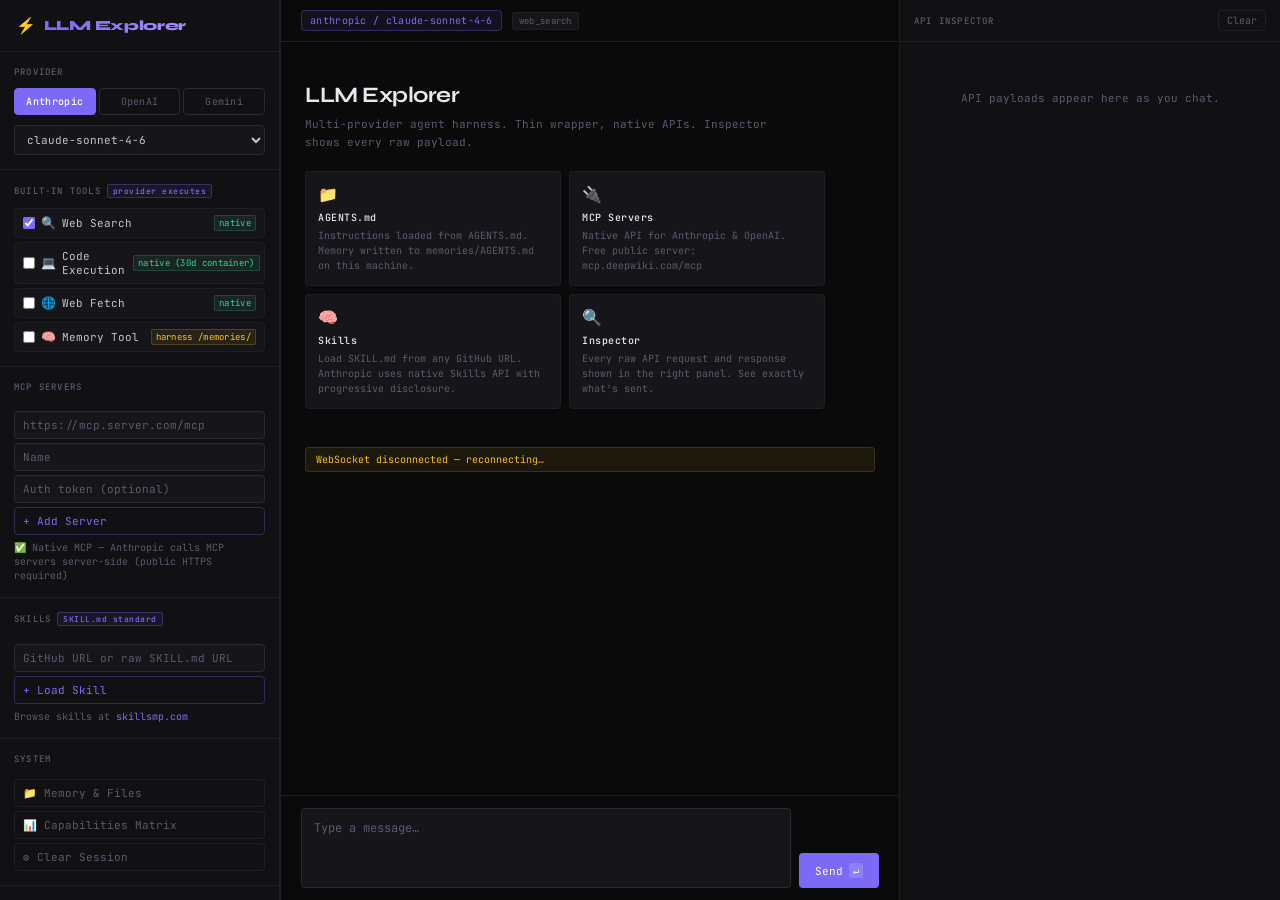
==== static/index.html @ fde0f204 "Initial commit: LLM Explorer — thin-harness multi-provider agent Supports Anthropic, OpenAI (Respons" ====
<!DOCTYPE html>
<html lang="en">
<head>
<meta charset="UTF-8"/>
<meta name="viewport" content="width=device-width,initial-scale=1"/>
<title>LLM Explorer</title>
<link rel="preconnect" href="https://fonts.googleapis.com">
<link href="https://fonts.googleapis.com/css2?family=Syne:wght@400;600;700;800&family=JetBrains+Mono:wght@300;400;500&display=swap" rel="stylesheet">
<link rel="stylesheet" href="/static/style.css"/>
</head>
<body>
<div class="app">

  <!-- ═══ SIDEBAR ═══ -->
  <aside class="sidebar">
    <div class="sidebar-top">
      <div class="logo">
        <span class="logo-bolt">⚡</span>
        <span class="logo-text">LLM Explorer</span>
      </div>

      <!-- Provider -->
      <section class="panel">
        <div class="panel-label">PROVIDER</div>
        <div class="provider-tabs" id="provider-tabs">
          <button class="ptab active" data-provider="anthropic">Anthropic</button>
          <button class="ptab" data-provider="openai">OpenAI</button>
          <button class="ptab" data-provider="gemini">Gemini</button>
        </div>
        <select id="model-select" class="model-select"></select>
      </section>

      <!-- Tools -->
      <section class="panel">
        <div class="panel-label">BUILT-IN TOOLS <span class="label-note">provider executes</span></div>
        <div id="tools-list" class="tools-list"></div>
      </section>

      <!-- MCP -->
      <section class="panel">
        <div class="panel-label">MCP SERVERS</div>
        <div id="mcp-list" class="item-list"></div>
        <div class="add-form">
          <input id="mcp-url" class="mini-input" placeholder="https://mcp.server.com/mcp"/>
          <input id="mcp-name" class="mini-input" placeholder="Name"/>
          <input id="mcp-token" class="mini-input" placeholder="Auth token (optional)"/>
          <button class="add-btn" onclick="addMcp()">+ Add Server</button>
        </div>
        <div id="mcp-note" class="provider-note"></div>
      </section>

      <!-- Skills -->
      <section class="panel">
        <div class="panel-label">SKILLS <span class="label-note">SKILL.md standard</span></div>
        <div id="skills-list" class="item-list"></div>
        <div class="add-form">
          <input id="skill-url" class="mini-input" placeholder="GitHub URL or raw SKILL.md URL"/>
          <button class="add-btn" onclick="loadSkill()">+ Load Skill</button>
        </div>
        <div class="provider-note">
          Browse skills at <a href="https://skillsmp.com" target="_blank">skillsmp.com</a>
        </div>
      </section>

      <!-- System -->
      <section class="panel panel-system">
        <div class="panel-label">SYSTEM</div>
        <button class="sys-link" onclick="openMemoryDrawer()">📁 Memory &amp; Files</button>
        <button class="sys-link" onclick="toggleCapabilities()">📊 Capabilities Matrix</button>
        <button class="sys-link danger" onclick="clearAll()">⊗ Clear Session</button>
      </section>
    </div>

    <!-- Capabilities Matrix (expandable) -->
    <div id="capabilities-panel" class="capabilities-panel hidden">
      <div class="cap-header">
        <span>Capabilities Matrix</span>
        <button class="close-btn" onclick="toggleCapabilities()">✕</button>
      </div>
      <div class="cap-table-wrap">
        <table class="cap-table">
          <thead>
            <tr>
              <th>Feature</th>
              <th>Anthropic</th>
              <th>OpenAI</th>
              <th>Gemini</th>
            </tr>
          </thead>
          <tbody>
            <tr><td>Web Search</td><td class="c-native">✅ Native API</td><td class="c-native">✅ Native API</td><td class="c-native">✅ Native API</td></tr>
            <tr><td>Code / Bash</td><td class="c-native">✅ Native (30d container)</td><td class="c-native">✅ Native (Shell)</td><td class="c-warn">⚠️ Harness workspace/</td></tr>
            <tr><td>Filesystem</td><td class="c-native">✅ Container /mnt/data</td><td class="c-native">✅ /mnt/data</td><td class="c-warn">⚠️ Local workspace/</td></tr>
            <tr><td>MCP Connector</td><td class="c-native">✅ Native API</td><td class="c-native">✅ Native API</td><td class="c-none">❌ Not supported</td></tr>
            <tr><td>Memory Tool</td><td class="c-warn">⚠️ /memories/ on disk</td><td class="c-none">❌ None</td><td class="c-none">❌ None</td></tr>
            <tr><td>Cross-session</td><td class="c-native">✅ container_id 30d + Files API ∞</td><td class="c-native">✅ Conversations API ∞</td><td class="c-warn">⚠️ Local disk only</td></tr>
            <tr><td>Agent Skills</td><td class="c-native">✅ Native Skills API</td><td class="c-warn">⚠️ Prompt inject</td><td class="c-warn">⚠️ Prompt inject</td></tr>
            <tr><td>Context Window</td><td>200K tokens</td><td>128K tokens</td><td class="c-native">1M+ tokens</td></tr>
            <tr><td>AGENTS.md</td><td class="c-native">✅ System prompt</td><td class="c-native">✅ System prompt</td><td class="c-native">✅ System prompt</td></tr>
          </tbody>
        </table>
        <div class="cap-legend">
          <span class="c-native">✅ = API handles natively</span>
          <span class="c-warn">⚠️ = Harness executes (client-side)</span>
          <span class="c-none">❌ = Not available</span>
        </div>
      </div>
    </div>
  </aside>

  <!-- ═══ CHAT ═══ -->
  <main class="chat-pane">
    <div class="chat-header">
      <div id="chat-provider-badge" class="chat-provider-badge">anthropic / claude-sonnet-4-6</div>
      <div class="chat-tools-active" id="chat-tools-active"></div>
    </div>

    <div class="messages" id="messages">
      <div class="welcome-block">
        <div class="welcome-title">LLM Explorer</div>
        <div class="welcome-sub">Multi-provider agent harness. Thin wrapper, native APIs. Inspector shows every raw payload.</div>
        <div class="welcome-grid">
          <div class="welcome-card">
            <div class="wc-icon">📁</div>
            <div class="wc-title">AGENTS.md</div>
            <div class="wc-text">Instructions loaded from AGENTS.md. Memory written to memories/AGENTS.md on this machine.</div>
          </div>
          <div class="welcome-card">
            <div class="wc-icon">🔌</div>
            <div class="wc-title">MCP Servers</div>
            <div class="wc-text">Native API for Anthropic &amp; OpenAI. Free public server: mcp.deepwiki.com/mcp</div>
          </div>
          <div class="welcome-card">
            <div class="wc-icon">🧠</div>
            <div class="wc-title">Skills</div>
            <div class="wc-text">Load SKILL.md from any GitHub URL. Anthropic uses native Skills API with progressive disclosure.</div>
          </div>
          <div class="welcome-card">
            <div class="wc-icon">🔍</div>
            <div class="wc-title">Inspector</div>
            <div class="wc-text">Every raw API request and response shown in the right panel. See exactly what's sent.</div>
          </div>
        </div>
      </div>
    </div>

    <div class="input-area">
      <div class="input-row">
        <textarea id="chat-input" placeholder="Type a message…" rows="3" onkeydown="handleKey(event)"></textarea>
        <button class="send-btn" id="send-btn" onclick="sendMessage()">
          <span>Send</span>
          <kbd>↵</kbd>
        </button>
      </div>
    </div>
  </main>

  <!-- ═══ INSPECTOR ═══ -->
  <div class="inspector">
    <div class="inspector-header">
      <span>API Inspector</span>
      <button class="clear-btn" onclick="clearInspector()">Clear</button>
    </div>
    <div class="inspector-body" id="inspector-turns">
      <div class="inspector-empty">API payloads appear here as you chat.</div>
    </div>
  </div>

</div>

<!-- ═══ MEMORY DRAWER ═══ -->
<div id="memory-overlay" class="overlay hidden" onclick="closeMemoryDrawer()"></div>
<div id="memory-drawer" class="memory-drawer hidden">
  <div class="drawer-header">
    <span>Memory &amp; File System</span>
    <button class="close-btn" onclick="closeMemoryDrawer()">✕</button>
  </div>
  <div class="drawer-body" id="drawer-body">
    <div class="loading-text">Loading…</div>
  </div>
</div>

<script src="/static/app.js"></script>
</body>
</html>
---- static/style.css ----
/* ═══════════════════════════════════════════════
   LLM Explorer — Style
   Aesthetic: Terminal-instrument. Industrial clarity.
   Fonts: Syne (headers) + JetBrains Mono (everything else)
════════════════════════════════════════════════ */

*,*::before,*::after{box-sizing:border-box;margin:0;padding:0}

:root{
  --bg:        #0a0a0b;
  --surface:   #111113;
  --panel:     #16161a;
  --border:    #1e1e26;
  --border2:   #2a2a36;
  --text:      #c4c4cc;
  --text-dim:  #5a5a6e;
  --text-bright:#e8e8f0;
  --accent:    #7c6af7;
  --accent-bg: rgba(124,106,247,.08);
  --accent-border: rgba(124,106,247,.3);
  --green:     #34d399;
  --green-bg:  rgba(52,211,153,.08);
  --yellow:    #fbbf24;
  --yellow-bg: rgba(251,191,36,.08);
  --red:       #f87171;
  --red-bg:    rgba(248,113,113,.08);
  --mono:      'JetBrains Mono', 'Fira Code', monospace;
  --sans:      'Syne', sans-serif;
  --r:         4px;
}

html,body{height:100%;background:var(--bg);color:var(--text);font-family:var(--mono);font-size:12px;overflow:hidden}

/* ─── Layout ─────────────────────────────────────── */
.app{
  display:grid;
  grid-template-columns:280px 1fr 380px;
  height:100vh;
  overflow:hidden;
}

/* ─── Sidebar ─────────────────────────────────────── */
.sidebar{
  background:var(--surface);
  border-right:1px solid var(--border);
  display:flex;
  flex-direction:column;
  overflow:hidden;
  position:relative;
}

.sidebar-top{
  flex:1;
  overflow-y:auto;
  overflow-x:hidden;
  scrollbar-width:thin;
  scrollbar-color:var(--border) transparent;
}

.logo{
  padding:16px;
  border-bottom:1px solid var(--border);
  display:flex;
  align-items:center;
  gap:8px;
  font-family:var(--sans);
  font-weight:800;
  font-size:14px;
  letter-spacing:-.3px;
  color:var(--text-bright);
}
.logo-bolt{font-size:16px}
.logo-text{background:linear-gradient(90deg,var(--accent),#a78bfa);-webkit-background-clip:text;-webkit-text-fill-color:transparent;background-clip:text}

/* panels */
.panel{padding:14px;border-bottom:1px solid var(--border)}
.panel-label{
  font-size:9px;font-weight:500;letter-spacing:1.2px;text-transform:uppercase;
  color:var(--text-dim);margin-bottom:10px;display:flex;align-items:center;gap:6px;
}
.label-note{
  font-size:8px;letter-spacing:.5px;text-transform:none;
  background:var(--accent-bg);color:var(--accent);padding:1px 5px;border-radius:2px;border:1px solid var(--accent-border);
}

/* provider tabs */
.provider-tabs{display:flex;gap:3px;margin-bottom:10px}
.ptab{
  flex:1;padding:6px 4px;border:1px solid var(--border2);background:transparent;
  color:var(--text-dim);border-radius:var(--r);cursor:pointer;font-family:var(--mono);
  font-size:10px;letter-spacing:.3px;transition:all .12s;
}
.ptab:hover{border-color:var(--accent);color:var(--text)}
.ptab.active{
  background:var(--accent);border-color:var(--accent);color:#fff;font-weight:500;
}

.model-select{
  width:100%;padding:6px 8px;background:var(--panel);border:1px solid var(--border2);
  color:var(--text);border-radius:var(--r);font-family:var(--mono);font-size:11px;cursor:pointer;
}
.model-select:focus{outline:none;border-color:var(--accent)}

/* tools */
.tools-list{display:flex;flex-direction:column;gap:4px}
.tool-row{
  display:flex;align-items:center;gap:8px;padding:6px 8px;
  background:var(--panel);border:1px solid var(--border);border-radius:var(--r);
}
.tool-row label{flex:1;display:flex;align-items:center;gap:6px;cursor:pointer}
.tool-row input[type=checkbox]{accent-color:var(--accent);width:12px;height:12px}
.tool-icon{font-size:12px}
.tool-name{color:var(--text);font-size:11px}
.tool-note{
  font-size:9px;color:var(--text-dim);letter-spacing:.3px;
  background:var(--panel);padding:1px 4px;border-radius:2px;border:1px solid var(--border);
  white-space:nowrap;
}
.tool-note.native{background:var(--green-bg);color:var(--green);border-color:rgba(52,211,153,.2)}
.tool-note.harness{background:var(--yellow-bg);color:var(--yellow);border-color:rgba(251,191,36,.2)}

/* item lists (MCP, skills) */
.item-list{display:flex;flex-direction:column;gap:4px;margin-bottom:8px}
.item-row{
  display:flex;align-items:center;gap:6px;padding:5px 8px;
  background:var(--panel);border:1px solid var(--border);border-radius:var(--r);
}
.item-name{flex:1;font-size:11px;color:var(--text);overflow:hidden;text-overflow:ellipsis;white-space:nowrap}
.item-url{font-size:9px;color:var(--text-dim);overflow:hidden;text-overflow:ellipsis;white-space:nowrap}
.item-remove{background:none;border:none;color:var(--text-dim);cursor:pointer;font-size:13px;line-height:1;padding:0 2px}
.item-remove:hover{color:var(--red)}

/* add form */
.add-form{display:flex;flex-direction:column;gap:4px;margin-bottom:6px}
.mini-input{
  width:100%;padding:6px 8px;background:var(--panel);border:1px solid var(--border2);
  color:var(--text);border-radius:var(--r);font-family:var(--mono);font-size:11px;
}
.mini-input:focus{outline:none;border-color:var(--accent)}
.mini-input::placeholder{color:var(--text-dim)}
.add-btn{
  padding:6px 8px;background:transparent;border:1px solid var(--accent-border);
  color:var(--accent);border-radius:var(--r);cursor:pointer;font-family:var(--mono);font-size:11px;
  transition:all .12s;text-align:left;
}
.add-btn:hover{background:var(--accent-bg)}

.provider-note{font-size:10px;color:var(--text-dim);margin-top:4px;line-height:1.4}
.provider-note a{color:var(--accent);text-decoration:none}

/* system panel */
.panel-system{display:flex;flex-direction:column;gap:4px}
.sys-link{
  background:none;border:1px solid var(--border);color:var(--text-dim);
  padding:6px 8px;border-radius:var(--r);cursor:pointer;font-family:var(--mono);
  font-size:11px;text-align:left;transition:all .12s;
}
.sys-link:hover{border-color:var(--border2);color:var(--text)}
.sys-link.danger:hover{border-color:var(--red);color:var(--red)}

/* ─── Capabilities Panel ─────────────────────────── */
.capabilities-panel{
  position:absolute;bottom:0;left:0;right:0;
  background:var(--surface);border-top:1px solid var(--border);
  max-height:70vh;overflow:auto;z-index:20;
}
.capabilities-panel.hidden{display:none}
.cap-header{
  display:flex;justify-content:space-between;align-items:center;
  padding:10px 14px;border-bottom:1px solid var(--border);
  font-size:11px;font-weight:500;color:var(--text-bright);
  position:sticky;top:0;background:var(--surface);z-index:1;
}
.close-btn{
  background:none;border:none;color:var(--text-dim);cursor:pointer;
  font-size:14px;line-height:1;padding:0 2px;
}
.close-btn:hover{color:var(--text)}
.cap-table-wrap{padding:12px 14px;overflow-x:auto}
.cap-table{width:100%;border-collapse:collapse;font-size:10px}
.cap-table th{
  text-align:left;padding:6px 8px;border-bottom:1px solid var(--border2);
  color:var(--text-dim);font-weight:500;font-size:9px;letter-spacing:.8px;text-transform:uppercase;
}
.cap-table td{
  padding:6px 8px;border-bottom:1px solid var(--border);color:var(--text-dim);
  font-size:10px;line-height:1.4;
}
.cap-table td:first-child{color:var(--text);font-size:10px;white-space:nowrap}
.c-native{color:var(--green)!important}
.c-warn{color:var(--yellow)!important}
.c-none{color:var(--text-dim)!important;opacity:.5}
.cap-legend{
  margin-top:10px;display:flex;gap:12px;flex-wrap:wrap;font-size:9px;padding:6px 0;
  border-top:1px solid var(--border);
}
.cap-legend span{opacity:.7}

/* ─── Chat Pane ──────────────────────────────────── */
.chat-pane{
  display:flex;flex-direction:column;background:var(--bg);overflow:hidden;
  border-left:1px solid var(--border);border-right:1px solid var(--border);
}

.chat-header{
  display:flex;align-items:center;gap:10px;padding:10px 20px;
  border-bottom:1px solid var(--border);min-height:40px;flex-shrink:0;
}
.chat-provider-badge{
  font-size:10px;color:var(--accent);background:var(--accent-bg);
  border:1px solid var(--accent-border);border-radius:var(--r);
  padding:3px 8px;letter-spacing:.3px;
}
.chat-tools-active{
  display:flex;gap:4px;flex-wrap:wrap;font-size:9px;color:var(--text-dim);
}
.tool-badge{
  background:var(--panel);border:1px solid var(--border);padding:2px 6px;
  border-radius:2px;letter-spacing:.3px;
}

.messages{
  flex:1;overflow-y:auto;padding:20px 24px;
  display:flex;flex-direction:column;gap:18px;
  scrollbar-width:thin;scrollbar-color:var(--border) transparent;
}

/* welcome */
.welcome-block{padding:20px 0}
.welcome-title{
  font-family:var(--sans);font-size:22px;font-weight:700;
  color:var(--text-bright);letter-spacing:-.5px;margin-bottom:8px;
}
.welcome-sub{font-size:11px;color:var(--text-dim);line-height:1.6;margin-bottom:20px;max-width:500px}
.welcome-grid{display:grid;grid-template-columns:1fr 1fr;gap:8px;max-width:520px}
.welcome-card{
  background:var(--panel);border:1px solid var(--border);border-radius:var(--r);
  padding:12px;
}
.wc-icon{font-size:16px;margin-bottom:6px}
.wc-title{font-size:10px;font-weight:500;color:var(--text-bright);letter-spacing:.5px;margin-bottom:4px}
.wc-text{font-size:10px;color:var(--text-dim);line-height:1.5}

/* messages */
.msg{display:flex;flex-direction:column;gap:4px}
.msg-meta{font-size:9px;color:var(--text-dim);letter-spacing:.5px;text-transform:uppercase;padding:0 2px}
.msg.user .msg-meta{color:var(--accent)}
.msg.assistant .msg-meta{color:var(--green)}

.msg-bubble{
  padding:10px 14px;border-radius:var(--r);line-height:1.7;
  font-size:12px;white-space:pre-wrap;word-break:break-word;
  border:1px solid var(--border);
}
.msg.user .msg-bubble{background:var(--panel);border-color:var(--border2)}
.msg.assistant .msg-bubble{background:transparent;border-color:transparent}

/* tool events */
.tool-event{
  display:flex;gap:8px;padding:7px 10px;
  background:var(--panel);border:1px solid var(--border);border-radius:var(--r);
  font-size:10px;color:var(--text-dim);align-items:flex-start;
}
.tool-icon-lg{flex-shrink:0;font-size:12px;margin-top:1px}
.tool-body{flex:1;min-width:0}
.tool-label{color:var(--yellow);font-weight:500;letter-spacing:.3px}
.tool-label.result{color:var(--green)}
.tool-sub{color:var(--text-dim);font-size:9px;margin-top:2px;overflow:hidden;text-overflow:ellipsis;white-space:nowrap}

.info-msg{
  font-size:10px;color:var(--yellow);padding:5px 10px;
  background:var(--yellow-bg);border:1px solid rgba(251,191,36,.15);border-radius:var(--r);
}
.error-msg{
  font-size:11px;color:var(--red);padding:8px 12px;
  background:var(--red-bg);border:1px solid rgba(248,113,113,.2);border-radius:var(--r);
}

.cursor{
  display:inline-block;width:2px;height:.9em;background:var(--text);
  animation:blink .7s step-end infinite;vertical-align:text-bottom;margin-left:1px;
}
@keyframes blink{0%,100%{opacity:1}50%{opacity:0}}

/* input */
.input-area{
  border-top:1px solid var(--border);padding:12px 20px;flex-shrink:0;
}
.input-row{display:flex;gap:8px;align-items:flex-end}
#chat-input{
  flex:1;padding:10px 12px;background:var(--panel);border:1px solid var(--border2);
  color:var(--text-bright);border-radius:var(--r);font-family:var(--mono);
  font-size:12px;resize:none;line-height:1.6;
}
#chat-input:focus{outline:none;border-color:var(--accent)}
#chat-input::placeholder{color:var(--text-dim)}
.send-btn{
  display:flex;align-items:center;gap:6px;padding:10px 16px;
  background:var(--accent);border:none;color:#fff;border-radius:var(--r);
  cursor:pointer;font-family:var(--mono);font-size:11px;white-space:nowrap;
  transition:opacity .12s;
}
.send-btn:hover{opacity:.85}
.send-btn:disabled{opacity:.4;cursor:not-allowed}
.send-btn kbd{
  font-size:10px;background:rgba(255,255,255,.15);border-radius:2px;
  padding:1px 4px;font-family:var(--mono);
}

/* ─── Inspector ──────────────────────────────────── */
.inspector{
  display:flex;flex-direction:column;background:var(--surface);overflow:hidden;
}
.inspector-header{
  display:flex;justify-content:space-between;align-items:center;
  padding:10px 14px;border-bottom:1px solid var(--border);flex-shrink:0;
}
.inspector-header span{
  font-size:9px;font-weight:500;letter-spacing:1.2px;text-transform:uppercase;color:var(--text-dim);
}
.clear-btn{
  background:none;border:1px solid var(--border);color:var(--text-dim);
  padding:3px 8px;border-radius:var(--r);cursor:pointer;font-family:var(--mono);font-size:10px;
}
.clear-btn:hover{border-color:var(--red);color:var(--red)}
.inspector-body{
  flex:1;overflow-y:auto;padding:8px;
  display:flex;flex-direction:column;gap:6px;
  scrollbar-width:thin;scrollbar-color:var(--border) transparent;
}
.inspector-empty{font-size:11px;color:var(--text-dim);text-align:center;padding:40px 20px;line-height:1.6}

/* inspector entries */
.insp-block{border:1px solid var(--border);border-radius:var(--r);overflow:hidden}
.insp-header{
  display:flex;align-items:center;gap:8px;padding:7px 10px;
  background:var(--panel);cursor:pointer;user-select:none;
}
.insp-header:hover{background:var(--border)}
.insp-tag{
  font-size:8px;font-weight:500;letter-spacing:.8px;text-transform:uppercase;
  padding:2px 6px;border-radius:2px;
}
.insp-tag.request{background:rgba(96,165,250,.12);color:#60a5fa}
.insp-tag.response{background:var(--green-bg);color:var(--green)}
.insp-tag.tool{background:var(--yellow-bg);color:var(--yellow)}
.insp-tag.error{background:var(--red-bg);color:var(--red)}
.insp-meta{flex:1;font-size:10px;color:var(--text-dim);overflow:hidden;text-overflow:ellipsis;white-space:nowrap}
.insp-toggle{font-size:10px;color:var(--text-dim);transition:transform .12s}
.insp-block.open .insp-toggle{transform:rotate(180deg)}
.insp-body{display:none;background:var(--bg);border-top:1px solid var(--border);padding:8px}
.insp-block.open .insp-body{display:block}

.json-viewer{
  font-family:var(--mono);font-size:10px;line-height:1.6;
  white-space:pre-wrap;word-break:break-all;
  max-height:320px;overflow-y:auto;
  scrollbar-width:thin;scrollbar-color:var(--border) transparent;
}
.j-key{color:#7dd3fc}
.j-str{color:#86efac}
.j-num{color:#fca5a5}
.j-bool{color:#c084fc}
.j-null{color:#94a3b8}

/* ─── Memory Drawer ──────────────────────────────── */
.overlay{
  position:fixed;inset:0;background:rgba(0,0,0,.6);z-index:100;
  backdrop-filter:blur(2px);
}
.overlay.hidden{display:none}
.memory-drawer{
  position:fixed;bottom:0;left:0;right:0;z-index:101;
  background:var(--surface);border-top:1px solid var(--border2);
  max-height:65vh;display:flex;flex-direction:column;
  transform:translateY(100%);transition:transform .2s ease;
}
.memory-drawer.hidden{display:none}
.memory-drawer.open{transform:translateY(0)}
.drawer-header{
  display:flex;justify-content:space-between;align-items:center;
  padding:14px 20px;border-bottom:1px solid var(--border);flex-shrink:0;
  font-family:var(--sans);font-weight:600;font-size:14px;color:var(--text-bright);
}
.drawer-body{flex:1;overflow-y:auto;padding:20px;display:flex;flex-direction:column;gap:16px}

.mem-section{display:flex;flex-direction:column;gap:8px}
.mem-section-title{
  font-size:9px;letter-spacing:1px;text-transform:uppercase;
  color:var(--text-dim);border-bottom:1px solid var(--border);padding-bottom:6px;
}
.mem-path-row{
  display:flex;align-items:flex-start;gap:10px;padding:8px 12px;
  background:var(--panel);border:1px solid var(--border);border-radius:var(--r);
}
.mem-path-icon{font-size:14px;flex-shrink:0;margin-top:1px}
.mem-path-info{flex:1;min-width:0}
.mem-path-label{font-size:11px;color:var(--text-bright);margin-bottom:2px}
.mem-path-value{font-size:10px;color:var(--accent);word-break:break-all;opacity:.8}
.mem-path-desc{font-size:9px;color:var(--text-dim);margin-top:3px;line-height:1.4}
.local-badge{
  font-size:8px;background:var(--yellow-bg);color:var(--yellow);
  border:1px solid rgba(251,191,36,.2);padding:2px 5px;border-radius:2px;
  white-space:nowrap;flex-shrink:0;
}

.mem-file-row{
  display:flex;gap:10px;align-items:flex-start;padding:8px 12px;
  background:var(--panel);border:1px solid var(--border);border-radius:var(--r);
}
.mem-file-name{font-size:11px;color:var(--text);margin-bottom:2px}
.mem-file-size{font-size:9px;color:var(--text-dim)}
.mem-file-preview{
  font-size:9px;color:var(--text-dim);font-family:var(--mono);
  margin-top:4px;line-height:1.5;white-space:pre-wrap;
  border-left:2px solid var(--border2);padding-left:8px;
  max-height:60px;overflow:hidden;
}
.container-row{
  padding:8px 12px;background:var(--panel);border:1px solid var(--border);
  border-radius:var(--r);font-size:10px;color:var(--text-dim);line-height:1.6;
}
.container-id{color:var(--accent);font-family:var(--mono);word-break:break-all}

.loading-text{font-size:11px;color:var(--text-dim);padding:20px 0}
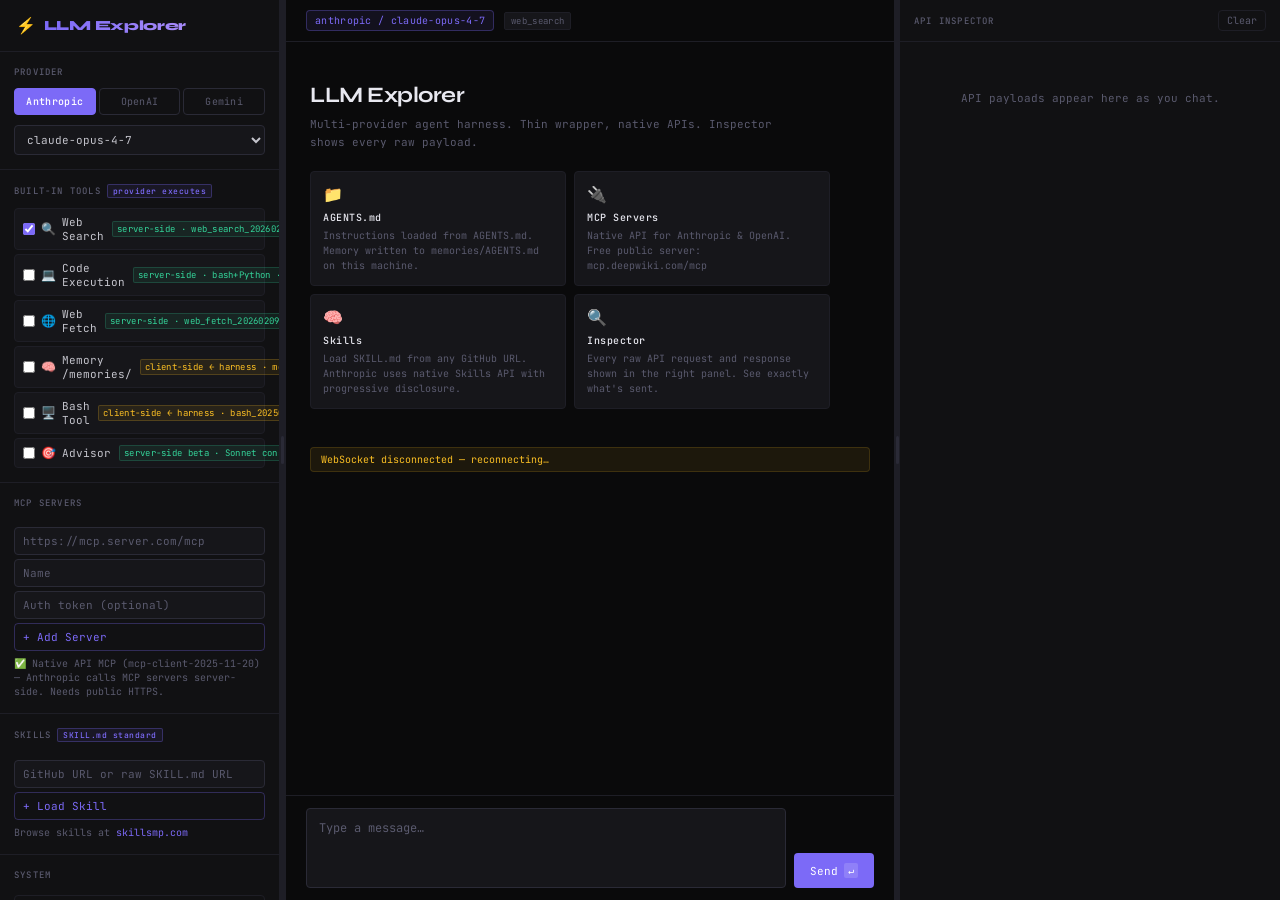
==== commit 42668064: "Update all providers to latest models and tools (May 2026) Anthropic: - Models: opus-4-7 (default), " ====
--- a/static/index.html
+++ b/static/index.html
@@ -88,15 +88,58 @@
             </tr>
           </thead>
           <tbody>
-            <tr><td>Web Search</td><td class="c-native">✅ Native API</td><td class="c-native">✅ Native API</td><td class="c-native">✅ Native API</td></tr>
-            <tr><td>Code / Bash</td><td class="c-native">✅ Native (30d container)</td><td class="c-native">✅ Native (Shell)</td><td class="c-warn">⚠️ Harness workspace/</td></tr>
-            <tr><td>Filesystem</td><td class="c-native">✅ Container /mnt/data</td><td class="c-native">✅ /mnt/data</td><td class="c-warn">⚠️ Local workspace/</td></tr>
-            <tr><td>MCP Connector</td><td class="c-native">✅ Native API</td><td class="c-native">✅ Native API</td><td class="c-none">❌ Not supported</td></tr>
-            <tr><td>Memory Tool</td><td class="c-warn">⚠️ /memories/ on disk</td><td class="c-none">❌ None</td><td class="c-none">❌ None</td></tr>
-            <tr><td>Cross-session</td><td class="c-native">✅ container_id 30d + Files API ∞</td><td class="c-native">✅ Conversations API ∞</td><td class="c-warn">⚠️ Local disk only</td></tr>
-            <tr><td>Agent Skills</td><td class="c-native">✅ Native Skills API</td><td class="c-warn">⚠️ Prompt inject</td><td class="c-warn">⚠️ Prompt inject</td></tr>
-            <tr><td>Context Window</td><td>200K tokens</td><td>128K tokens</td><td class="c-native">1M+ tokens</td></tr>
-            <tr><td>AGENTS.md</td><td class="c-native">✅ System prompt</td><td class="c-native">✅ System prompt</td><td class="c-native">✅ System prompt</td></tr>
+            <tr><td>Web Search</td>
+              <td class="c-native">✅ server-side<br/><small>web_search_20260209</small></td>
+              <td class="c-native">✅ server-side<br/><small>web_search_preview</small></td>
+              <td class="c-native">✅ server-side<br/><small>Google Search grounding</small></td></tr>
+            <tr><td>Code / Bash</td>
+              <td class="c-native">✅ server-side<br/><small>code_execution_20250825 · bash+Python · 30d container</small></td>
+              <td class="c-native">✅ server-side<br/><small>code_interpreter (Python) · shell (bash /mnt/data)</small></td>
+              <td class="c-warn">⚠️ server Python stateless<br/><small>code_execution · harness bash workspace/</small></td></tr>
+            <tr><td>Web / URL Fetch</td>
+              <td class="c-native">✅ server-side<br/><small>web_fetch_20260209</small></td>
+              <td class="c-none">❌ not available</td>
+              <td class="c-native">✅ server-side<br/><small>url_context</small></td></tr>
+            <tr><td>Image Generation</td>
+              <td class="c-none">❌ not available</td>
+              <td class="c-native">✅ server-side<br/><small>type:image_generation</small></td>
+              <td class="c-none">❌ not via gen API<br/><small>(Imagen 4 via separate API)</small></td></tr>
+            <tr><td>Maps / Location</td>
+              <td class="c-none">❌ not available</td>
+              <td class="c-none">❌ not available</td>
+              <td class="c-native">✅ server-side<br/><small>google_maps</small></td></tr>
+            <tr><td>MCP Connector</td>
+              <td class="c-native">✅ Native API<br/><small>mcp-client-2025-11-20 · server-side</small></td>
+              <td class="c-native">✅ Native API<br/><small>type:mcp · server-side</small></td>
+              <td class="c-none">❌ No native MCP<br/><small>must implement client loop</small></td></tr>
+            <tr><td>Computer Use</td>
+              <td class="c-warn">⚠️ Client-side<br/><small>computer_20251124 (beta) · harness required</small></td>
+              <td class="c-warn">⚠️ Client-side<br/><small>type:computer · gpt-5.5/5.4 · harness required</small></td>
+              <td class="c-warn">⚠️ Special model<br/><small>gemini-2.5-computer-use-preview</small></td></tr>
+            <tr><td>Memory Tool</td>
+              <td class="c-warn">⚠️ Client-side<br/><small>memory_20250818 → /memories/ on disk</small></td>
+              <td class="c-none">❌ No native tool<br/><small>use conversation history</small></td>
+              <td class="c-none">❌ No native tool</td></tr>
+            <tr><td>Advisor Tool</td>
+              <td class="c-native">✅ server-side beta<br/><small>advisor_20260301 · Sonnet calls Opus mid-task</small></td>
+              <td class="c-none">❌ not available</td>
+              <td class="c-none">❌ not available</td></tr>
+            <tr><td>Agent Skills</td>
+              <td class="c-native">✅ Native Skills API<br/><small>skills-2025-10-02 · progressive disclosure</small></td>
+              <td class="c-warn">⚠️ System prompt inject</td>
+              <td class="c-warn">⚠️ System prompt inject</td></tr>
+            <tr><td>Cross-session</td>
+              <td class="c-native">✅ container_id (30d) + Files API (∞)</td>
+              <td class="c-native">✅ Conversations API (∞) + previous_response_id (30d)</td>
+              <td class="c-warn">⚠️ Local disk only<br/><small>Files API = 48h only</small></td></tr>
+            <tr><td>Context Window</td>
+              <td><b>1M tokens</b><br/><small>Opus 4.7 + Sonnet 4.6</small><br/>200K (Haiku 4.5)</td>
+              <td><b>1M tokens</b><br/><small>gpt-5.5</small><br/>128K (others)</td>
+              <td class="c-native"><b>1M tokens</b><br/><small>all 2.5 + 3 models</small></td></tr>
+            <tr><td>AGENTS.md</td>
+              <td class="c-native">✅ loaded as system prompt</td>
+              <td class="c-native">✅ loaded as system prompt</td>
+              <td class="c-native">✅ loaded as system_instruction</td></tr>
           </tbody>
         </table>
         <div class="cap-legend">
@@ -107,6 +150,9 @@
       </div>
     </div>
   </aside>
+
+  <!-- drag handle between sidebar and chat -->
+  <div class="resize-handle" id="rh-left" title="Drag to resize · Double-click to collapse"></div>
 
   <!-- ═══ CHAT ═══ -->
   <main class="chat-pane">
@@ -154,6 +200,9 @@
       </div>
     </div>
   </main>
+
+  <!-- drag handle between chat and inspector -->
+  <div class="resize-handle" id="rh-right" title="Drag to resize · Double-click to collapse"></div>
 
   <!-- ═══ INSPECTOR ═══ -->
   <div class="inspector">
--- a/static/style.css
+++ b/static/style.css
@@ -33,14 +33,47 @@
 
 /* ─── Layout ─────────────────────────────────────── */
 .app{
-  display:grid;
-  grid-template-columns:280px 1fr 380px;
+  display:flex;
   height:100vh;
   overflow:hidden;
 }
 
+/* ─── Resize Handles ─────────────────────────────── */
+.resize-handle{
+  width:5px;
+  flex-shrink:0;
+  background:var(--border);
+  cursor:col-resize;
+  position:relative;
+  z-index:10;
+  transition:background .12s;
+  user-select:none;
+}
+.resize-handle:hover,
+.resize-handle.dragging{
+  background:var(--accent);
+}
+.resize-handle::after{
+  content:'';
+  position:absolute;
+  top:50%;
+  left:1px;
+  transform:translateY(-50%);
+  width:3px;
+  height:28px;
+  border-radius:2px;
+  background:var(--border2);
+  transition:background .12s;
+}
+.resize-handle:hover::after,
+.resize-handle.dragging::after{
+  background:rgba(124,106,247,.7);
+}
+
 /* ─── Sidebar ─────────────────────────────────────── */
 .sidebar{
+  width:280px;
+  flex-shrink:0;
   background:var(--surface);
   border-right:1px solid var(--border);
   display:flex;
@@ -198,6 +231,7 @@
 
 /* ─── Chat Pane ──────────────────────────────────── */
 .chat-pane{
+  flex:1;min-width:200px;
   display:flex;flex-direction:column;background:var(--bg);overflow:hidden;
   border-left:1px solid var(--border);border-right:1px solid var(--border);
 }
@@ -255,17 +289,41 @@
 .msg.user .msg-bubble{background:var(--panel);border-color:var(--border2)}
 .msg.assistant .msg-bubble{background:transparent;border-color:transparent}
 
-/* tool events */
-.tool-event{
-  display:flex;gap:8px;padding:7px 10px;
-  background:var(--panel);border:1px solid var(--border);border-radius:var(--r);
-  font-size:10px;color:var(--text-dim);align-items:flex-start;
-}
-.tool-icon-lg{flex-shrink:0;font-size:12px;margin-top:1px}
-.tool-body{flex:1;min-width:0}
-.tool-label{color:var(--yellow);font-weight:500;letter-spacing:.3px}
-.tool-label.result{color:var(--green)}
-.tool-sub{color:var(--text-dim);font-size:9px;margin-top:2px;overflow:hidden;text-overflow:ellipsis;white-space:nowrap}
+/* ── Tool Cards ──────────────────────────────────── */
+.tool-card{
+  border:1px solid var(--border);border-radius:var(--r);
+  overflow:hidden;font-family:var(--mono);font-size:11px;
+}
+.tc-row{
+  display:flex;align-items:center;gap:8px;
+  padding:7px 10px;cursor:pointer;
+  background:var(--panel);user-select:none;
+}
+.tc-row:hover{background:var(--border)}
+.tc-row-result{cursor:default}
+.tc-row-result:hover{background:var(--panel)}
+.tc-icon{font-size:13px;flex-shrink:0}
+.tc-name{color:var(--yellow);font-weight:500;flex-shrink:0}
+.tc-preview{
+  flex:1;color:var(--text-dim);overflow:hidden;
+  text-overflow:ellipsis;white-space:nowrap;font-size:10px;
+}
+.tc-chevron{color:var(--text-dim);font-size:9px;flex-shrink:0;margin-left:4px}
+.tc-detail{
+  display:none;border-top:1px solid var(--border);
+  background:var(--bg);
+}
+.tc-pre{
+  padding:8px 10px;font-family:var(--mono);font-size:10px;
+  color:var(--text-dim);white-space:pre-wrap;word-break:break-all;
+  max-height:200px;overflow-y:auto;
+}
+.tc-result{
+  padding:6px 10px 7px 32px;
+  font-size:10px;color:var(--green);border-top:1px solid var(--border);
+  background:rgba(52,211,153,.03);
+  white-space:nowrap;overflow:hidden;text-overflow:ellipsis;
+}
 
 .info-msg{
   font-size:10px;color:var(--yellow);padding:5px 10px;
@@ -309,6 +367,8 @@
 
 /* ─── Inspector ──────────────────────────────────── */
 .inspector{
+  width:380px;
+  flex-shrink:0;
   display:flex;flex-direction:column;background:var(--surface);overflow:hidden;
 }
 .inspector-header{
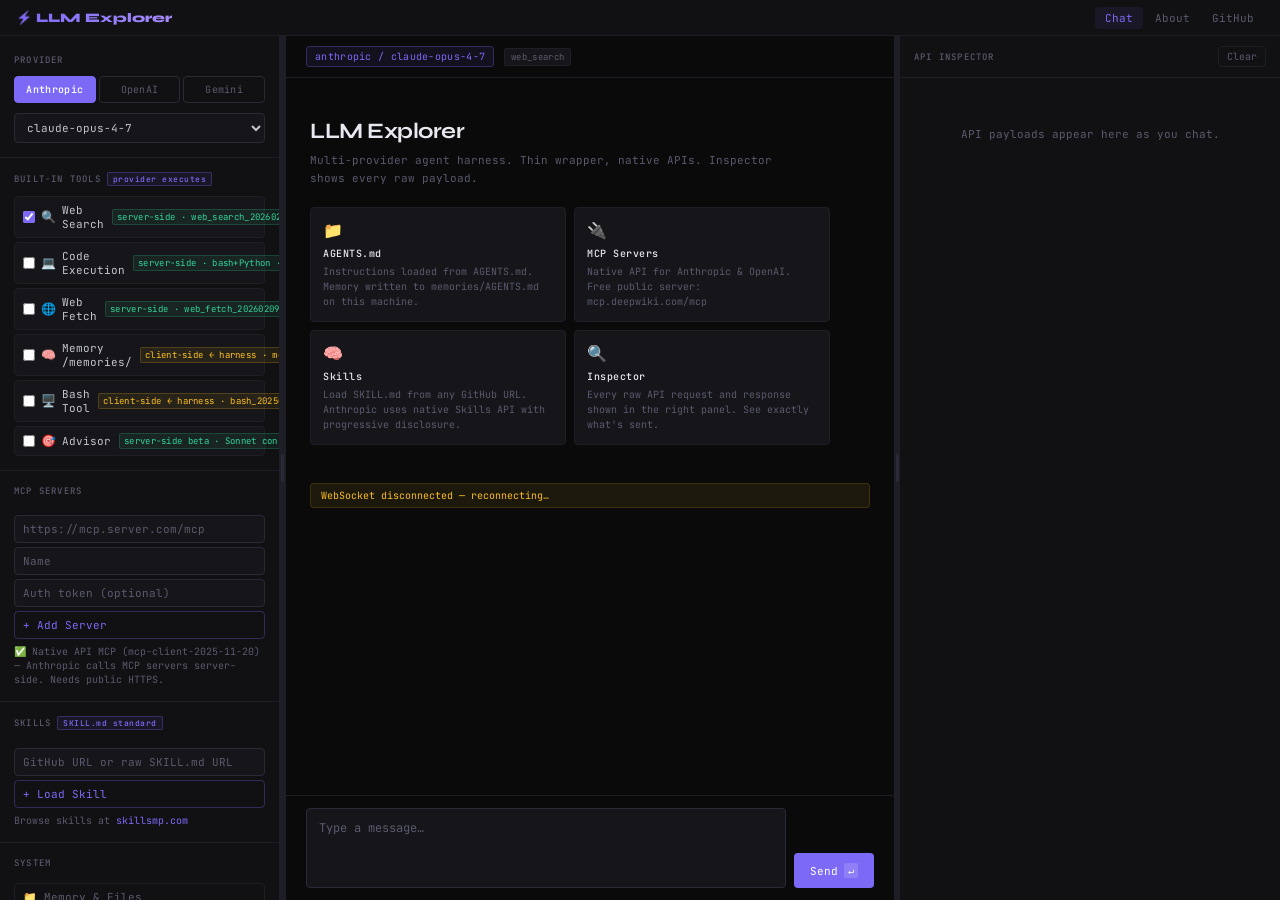
==== commit 0b900c43: "Add topbar nav + rewrite about page (concise)" ====
--- a/static/index.html
+++ b/static/index.html
@@ -9,15 +9,21 @@
 <link rel="stylesheet" href="/static/style.css"/>
 </head>
 <body>
+<nav class="topbar">
+  <span class="topbar-logo">⚡ LLM Explorer</span>
+  <div class="topbar-links">
+    <a href="/" class="topbar-link active">Chat</a>
+    <a href="/about" class="topbar-link">About</a>
+    <a href="https://github.com/EricXu4630/llm-explorer" target="_blank" class="topbar-link">GitHub</a>
+  </div>
+</nav>
+
 <div class="app">
 
   <!-- ═══ SIDEBAR ═══ -->
   <aside class="sidebar">
     <div class="sidebar-top">
-      <div class="logo">
-        <span class="logo-bolt">⚡</span>
-        <span class="logo-text">LLM Explorer</span>
-      </div>
+      <div style="height:4px"></div>
 
       <!-- Provider -->
       <section class="panel">
--- a/static/style.css
+++ b/static/style.css
@@ -31,10 +31,33 @@
 
 html,body{height:100%;background:var(--bg);color:var(--text);font-family:var(--mono);font-size:12px;overflow:hidden}
 
+/* ─── Top nav bar (shared across pages) ─── */
+.topbar{
+  height:36px;flex-shrink:0;
+  display:flex;align-items:center;gap:0;
+  background:var(--surface);border-bottom:1px solid var(--border);
+  padding:0 16px;
+}
+.topbar-logo{
+  font-family:var(--sans);font-weight:800;font-size:13px;
+  background:linear-gradient(90deg,var(--accent),#a78bfa);
+  -webkit-background-clip:text;-webkit-text-fill-color:transparent;background-clip:text;
+  margin-right:16px;
+}
+.topbar-links{display:flex;gap:2px;margin-left:auto}
+.topbar-link{
+  padding:4px 10px;border-radius:var(--r);font-size:11px;
+  color:var(--text-dim);text-decoration:none;transition:all .12s;
+}
+.topbar-link:hover{color:var(--text);background:var(--panel)}
+.topbar-link.active{color:var(--accent);background:var(--accent-bg)}
+
 /* ─── Layout ─────────────────────────────────────── */
+body{display:flex;flex-direction:column}
 .app{
   display:flex;
-  height:100vh;
+  flex:1;
+  min-height:0;
   overflow:hidden;
 }
 
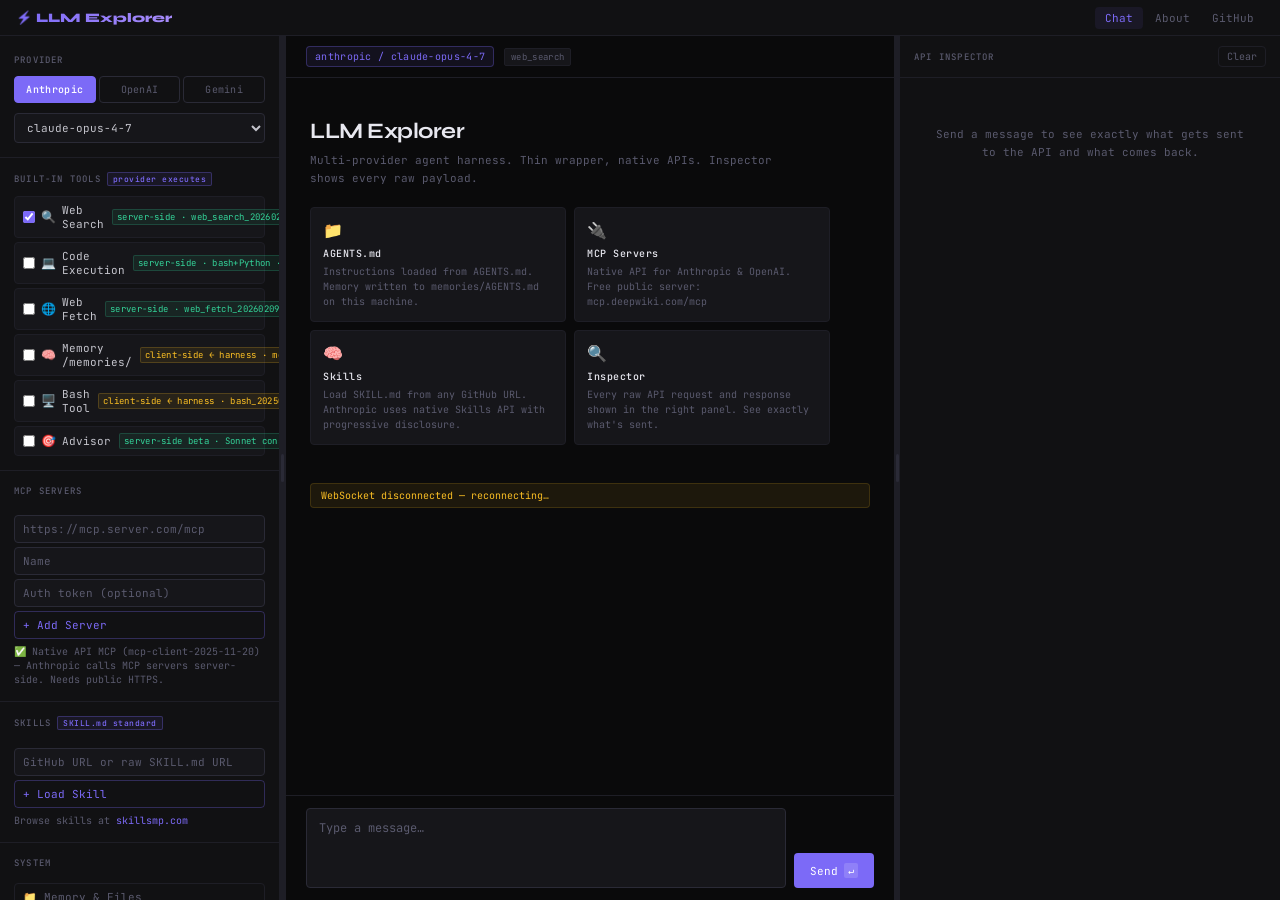
==== commit 883fe35a: "UX: tool calls visible before answer, inspector human-readable Tool ordering: - Anthropic: emit tool" ====
--- a/static/index.html
+++ b/static/index.html
@@ -217,7 +217,7 @@
       <button class="clear-btn" onclick="clearInspector()">Clear</button>
     </div>
     <div class="inspector-body" id="inspector-turns">
-      <div class="inspector-empty">API payloads appear here as you chat.</div>
+      <div class="inspector-empty">Send a message to see exactly what gets sent to the API and what comes back.</div>
     </div>
   </div>
 
--- a/static/style.css
+++ b/static/style.css
@@ -413,31 +413,55 @@
 }
 .inspector-empty{font-size:11px;color:var(--text-dim);text-align:center;padding:40px 20px;line-height:1.6}
 
-/* inspector entries */
+/* ─── Inspector entries ──────────────────────────────── */
 .insp-block{border:1px solid var(--border);border-radius:var(--r);overflow:hidden}
 .insp-header{
-  display:flex;align-items:center;gap:8px;padding:7px 10px;
+  display:flex;align-items:center;gap:8px;padding:9px 12px;
   background:var(--panel);cursor:pointer;user-select:none;
 }
-.insp-header:hover{background:var(--border)}
-.insp-tag{
-  font-size:8px;font-weight:500;letter-spacing:.8px;text-transform:uppercase;
-  padding:2px 6px;border-radius:2px;
-}
-.insp-tag.request{background:rgba(96,165,250,.12);color:#60a5fa}
-.insp-tag.response{background:var(--green-bg);color:var(--green)}
-.insp-tag.tool{background:var(--yellow-bg);color:var(--yellow)}
-.insp-tag.error{background:var(--red-bg);color:var(--red)}
-.insp-meta{flex:1;font-size:10px;color:var(--text-dim);overflow:hidden;text-overflow:ellipsis;white-space:nowrap}
-.insp-toggle{font-size:10px;color:var(--text-dim);transition:transform .12s}
+.insp-header:hover{background:#1a1a1f}
+.insp-dir{flex:1;font-size:11px;font-weight:500;color:var(--text-bright)}
+.insp-ts{font-size:9px;color:var(--text-dim)}
+.insp-toggle{font-size:11px;color:var(--text-dim);transition:transform .12s}
 .insp-block.open .insp-toggle{transform:rotate(180deg)}
-.insp-body{display:none;background:var(--bg);border-top:1px solid var(--border);padding:8px}
+.insp-body{display:none;background:var(--bg);border-top:1px solid var(--border)}
 .insp-block.open .insp-body{display:block}
 
+/* human-readable summary rows */
+.insp-summary{padding:10px 12px;display:flex;flex-direction:column;gap:9px}
+.insp-row{display:grid;grid-template-columns:100px 1fr;gap:8px;align-items:start}
+.insp-row-label{font-size:9px;color:var(--text-dim);letter-spacing:.5px;text-transform:uppercase;padding-top:2px;white-space:nowrap}
+.insp-row-value{font-size:11px;color:var(--text);line-height:1.5}
+.insp-dim{font-size:10px;color:var(--text-dim)}
+.insp-preview{
+  margin-top:4px;font-size:10px;color:var(--text-dim);font-style:italic;
+  background:var(--panel);border-radius:3px;padding:4px 8px;
+  border-left:2px solid var(--border2);
+  white-space:nowrap;overflow:hidden;text-overflow:ellipsis;max-width:100%;
+}
+.insp-tool{
+  display:inline-flex;align-items:center;gap:4px;
+  background:var(--panel);border:1px solid var(--border);border-radius:3px;
+  padding:2px 6px;font-size:10px;color:var(--text);margin:1px;
+}
+.tag-api-s{font-size:8px;background:var(--green-bg);color:var(--green);
+  border:1px solid rgba(52,211,153,.2);padding:1px 4px;border-radius:2px}
+.tag-harness-s{font-size:8px;background:var(--yellow-bg);color:var(--yellow);
+  border:1px solid rgba(251,191,36,.2);padding:1px 4px;border-radius:2px}
+.insp-err{padding:10px 12px;font-size:11px;color:var(--red)}
+
+/* raw JSON section */
+.insp-raw-toggle{
+  padding:7px 12px;font-size:9px;color:var(--text-dim);cursor:pointer;
+  border-top:1px solid var(--border);letter-spacing:.3px;
+  display:flex;align-items:center;gap:4px;
+}
+.insp-raw-toggle:hover{color:var(--text)}
+.insp-raw{display:none;border-top:1px solid var(--border)}
 .json-viewer{
   font-family:var(--mono);font-size:10px;line-height:1.6;
   white-space:pre-wrap;word-break:break-all;
-  max-height:320px;overflow-y:auto;
+  max-height:300px;overflow-y:auto;padding:8px 12px;
   scrollbar-width:thin;scrollbar-color:var(--border) transparent;
 }
 .j-key{color:#7dd3fc}
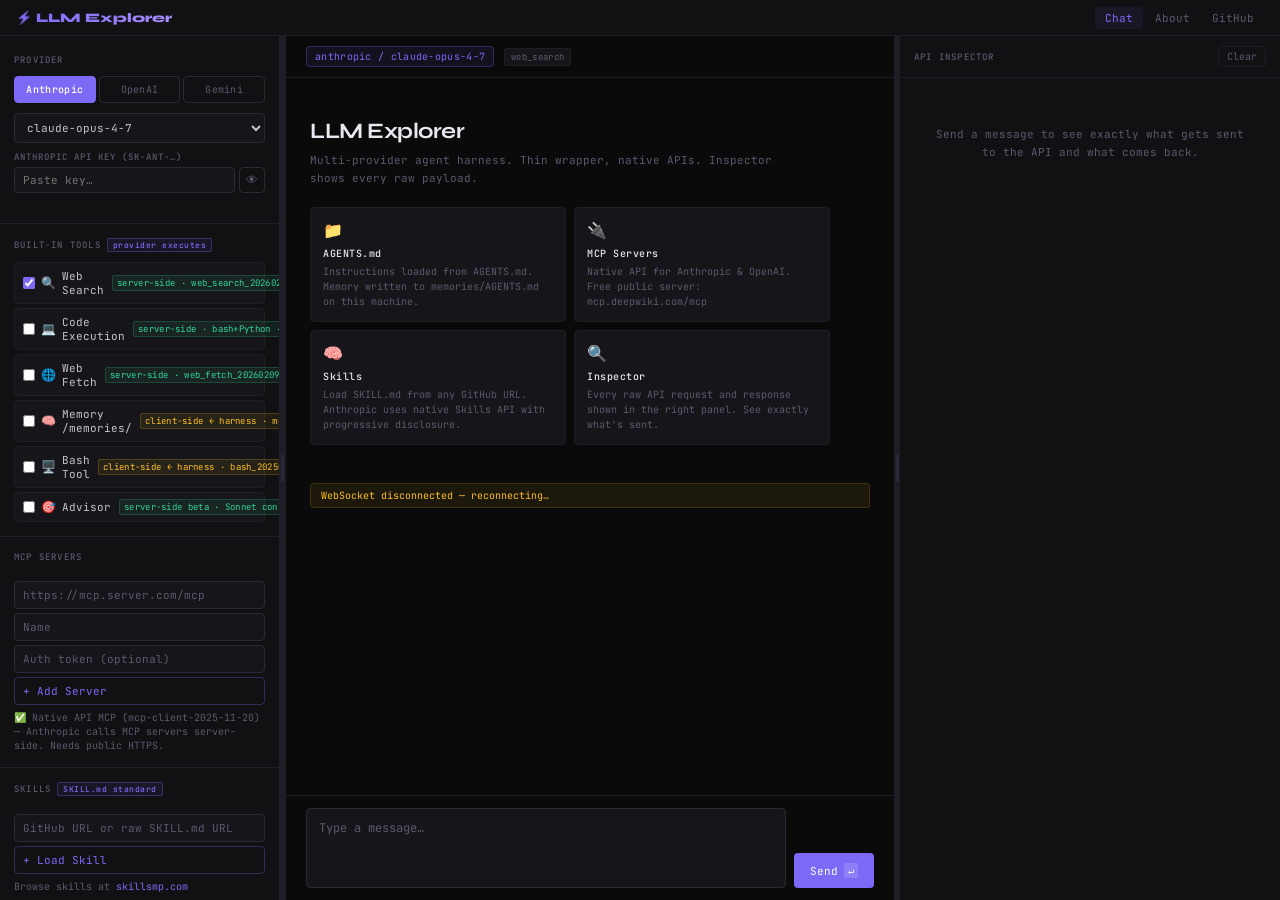
==== commit 4a8430bf: "feat: API key input in sidebar — stored in localStorage, sent with each request, falls back to .env" ====
--- a/static/index.html
+++ b/static/index.html
@@ -34,6 +34,14 @@
           <button class="ptab" data-provider="gemini">Gemini</button>
         </div>
         <select id="model-select" class="model-select"></select>
+        <div class="api-key-row">
+          <span class="api-key-label" id="api-key-label">API Key</span>
+          <div class="api-key-input-wrap">
+            <input type="password" id="api-key-input" class="api-key-input" placeholder="Paste key…" autocomplete="off" oninput="saveApiKey(this.value)"/>
+            <button class="api-key-toggle" onclick="toggleKeyVisibility()" title="Show/hide key">👁</button>
+          </div>
+          <span class="api-key-status" id="api-key-status"></span>
+        </div>
       </section>
 
       <!-- Tools -->
--- a/static/style.css
+++ b/static/style.css
@@ -103,6 +103,7 @@
   flex-direction:column;
   overflow:hidden;
   position:relative;
+  min-height:0;
 }
 
 .sidebar-top{
@@ -157,6 +158,24 @@
 }
 .model-select:focus{outline:none;border-color:var(--accent)}
 
+/* API key */
+.api-key-row{margin-top:8px;display:flex;flex-direction:column;gap:4px}
+.api-key-label{font-size:9px;font-weight:500;letter-spacing:1px;text-transform:uppercase;color:var(--text-dim)}
+.api-key-input-wrap{display:flex;gap:4px}
+.api-key-input{
+  flex:1;padding:5px 8px;background:var(--panel);border:1px solid var(--border2);
+  color:var(--text);border-radius:var(--r);font-family:var(--mono);font-size:11px;
+  min-width:0;
+}
+.api-key-input:focus{outline:none;border-color:var(--accent)}
+.api-key-input.has-key{border-color:#3a7d44}
+.api-key-toggle{
+  background:none;border:1px solid var(--border2);color:var(--text-dim);
+  padding:0 6px;border-radius:var(--r);cursor:pointer;font-size:12px;flex-shrink:0;
+}
+.api-key-toggle:hover{border-color:var(--accent);color:var(--text)}
+.api-key-status{font-size:9px;color:#3a7d44;min-height:12px}
+
 /* tools */
 .tools-list{display:flex;flex-direction:column;gap:4px}
 .tool-row{
@@ -393,6 +412,7 @@
   width:380px;
   flex-shrink:0;
   display:flex;flex-direction:column;background:var(--surface);overflow:hidden;
+  min-height:0;
 }
 .inspector-header{
   display:flex;justify-content:space-between;align-items:center;
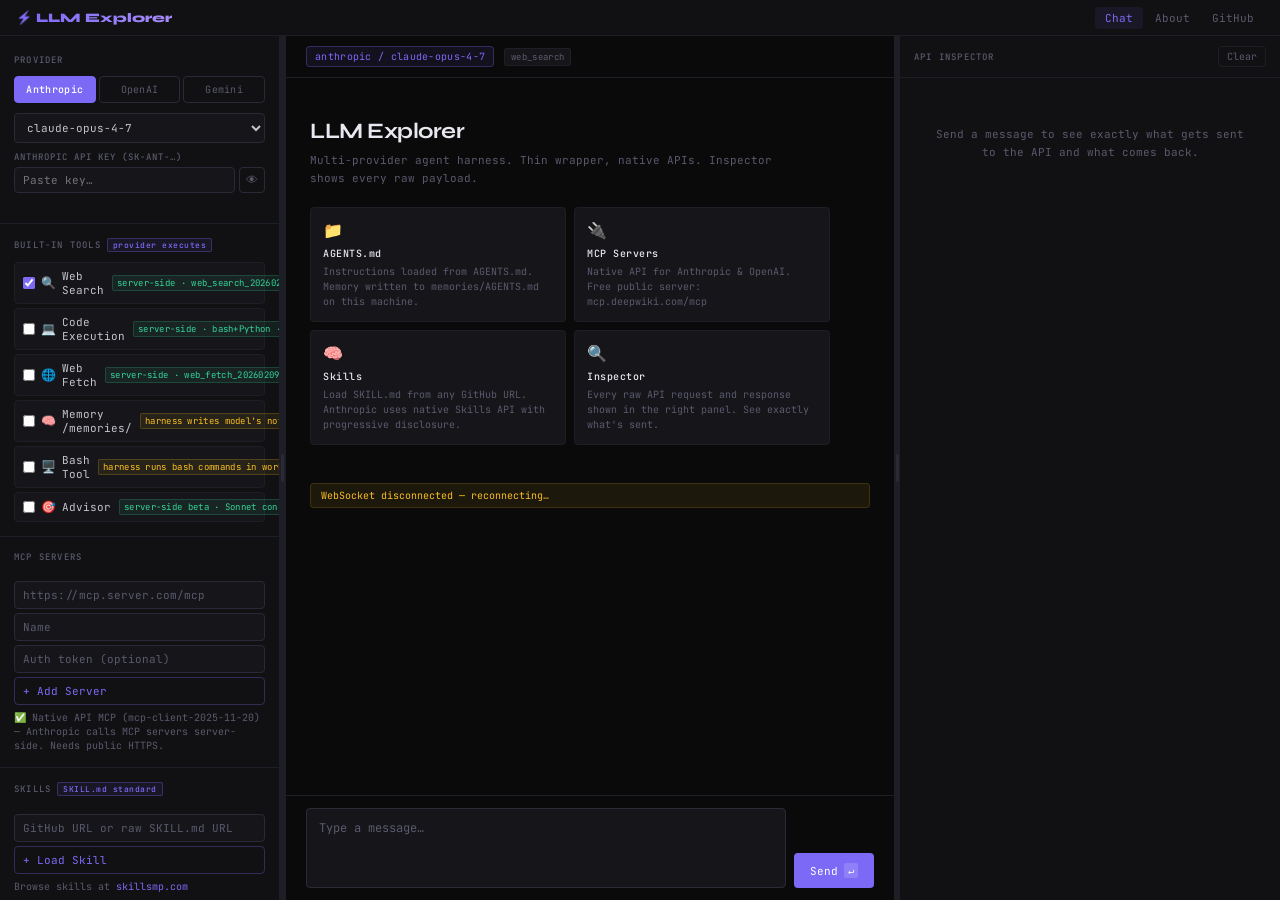
==== commit 7d2bd4bf: "ux: clarify harness tool notes — explain what each executes locally, disable+label unimplemented com" ====
--- a/static/index.html
+++ b/static/index.html
@@ -14,7 +14,7 @@
   <div class="topbar-links">
     <a href="/" class="topbar-link active">Chat</a>
     <a href="/about" class="topbar-link">About</a>
-    <a href="https://github.com/EricXu4630/llm-explorer" target="_blank" class="topbar-link">GitHub</a>
+    <a href="https://github.com/EricXu4630/thin-harness-agent" target="_blank" class="topbar-link">GitHub</a>
   </div>
 </nav>
 
@@ -127,9 +127,9 @@
               <td class="c-native">✅ Native API<br/><small>type:mcp · server-side</small></td>
               <td class="c-none">❌ No native MCP<br/><small>must implement client loop</small></td></tr>
             <tr><td>Computer Use</td>
-              <td class="c-warn">⚠️ Client-side<br/><small>computer_20251124 (beta) · harness required</small></td>
-              <td class="c-warn">⚠️ Client-side<br/><small>type:computer · gpt-5.5/5.4 · harness required</small></td>
-              <td class="c-warn">⚠️ Special model<br/><small>gemini-2.5-computer-use-preview</small></td></tr>
+              <td class="c-warn">⚠️ Not implemented<br/><small>computer_20251124 · harness must take screenshots + control mouse/keyboard</small></td>
+              <td class="c-warn">⚠️ Not implemented<br/><small>type:computer · harness must take screenshots + control mouse/keyboard</small></td>
+              <td class="c-warn">⚠️ Not implemented<br/><small>gemini-2.5-computer-use-preview · same harness requirements</small></td></tr>
             <tr><td>Memory Tool</td>
               <td class="c-warn">⚠️ Client-side<br/><small>memory_20250818 → /memories/ on disk</small></td>
               <td class="c-none">❌ No native tool<br/><small>use conversation history</small></td>
--- a/static/style.css
+++ b/static/style.css
@@ -184,6 +184,9 @@
 }
 .tool-row label{flex:1;display:flex;align-items:center;gap:6px;cursor:pointer}
 .tool-row input[type=checkbox]{accent-color:var(--accent);width:12px;height:12px}
+.tool-row-disabled{opacity:.45}
+.tool-row-disabled label{cursor:not-allowed}
+.tool-unimplemented{font-size:8px;padding:1px 5px;border-radius:2px;background:rgba(248,113,113,.1);color:var(--red);border:1px solid rgba(248,113,113,.2);letter-spacing:.3px;text-transform:uppercase}
 .tool-icon{font-size:12px}
 .tool-name{color:var(--text);font-size:11px}
 .tool-note{
